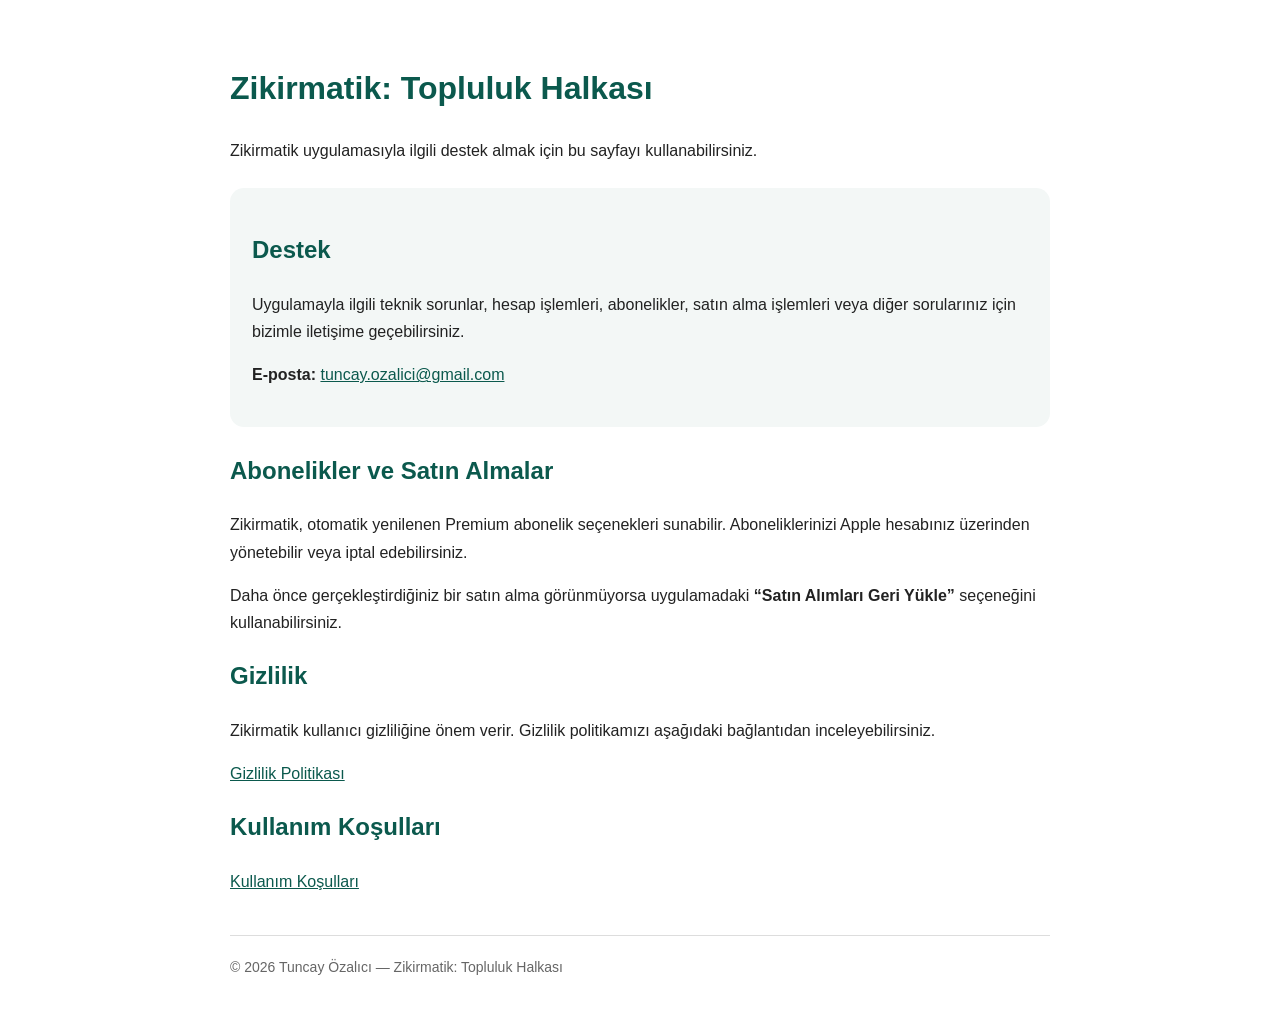
==== index.html @ 742c5b2b "Rename index-2.html to index.html" ====
<!DOCTYPE html>
<html lang="tr">
<head>
  <meta charset="UTF-8">
  <meta name="viewport" content="width=device-width, initial-scale=1.0">
  <title>Zikirmatik: Topluluk Halkası - Destek</title>

  <style>
    body {
      font-family: -apple-system, BlinkMacSystemFont, "Segoe UI", sans-serif;
      max-width: 820px;
      margin: 0 auto;
      padding: 40px 20px;
      line-height: 1.7;
      color: #222;
      background: #ffffff;
    }

    h1, h2 {
      color: #0b594d;
    }

    a {
      color: #0b594d;
    }

    .box {
      background: #f3f7f6;
      padding: 22px;
      border-radius: 14px;
      margin: 24px 0;
    }

    footer {
      margin-top: 40px;
      padding-top: 20px;
      border-top: 1px solid #ddd;
      color: #666;
      font-size: 14px;
    }
  </style>
</head>

<body>

<h1>Zikirmatik: Topluluk Halkası</h1>

<p>
Zikirmatik uygulamasıyla ilgili destek almak için bu sayfayı kullanabilirsiniz.
</p>

<div class="box">
  <h2>Destek</h2>

  <p>
    Uygulamayla ilgili teknik sorunlar, hesap işlemleri, abonelikler,
    satın alma işlemleri veya diğer sorularınız için bizimle iletişime geçebilirsiniz.
  </p>

  <p>
    <strong>E-posta:</strong>
    <a href="mailto:tuncay.ozalici@gmail.com">
      tuncay.ozalici@gmail.com
    </a>
  </p>
</div>

<h2>Abonelikler ve Satın Almalar</h2>

<p>
Zikirmatik, otomatik yenilenen Premium abonelik seçenekleri sunabilir.
Aboneliklerinizi Apple hesabınız üzerinden yönetebilir veya iptal edebilirsiniz.
</p>

<p>
Daha önce gerçekleştirdiğiniz bir satın alma görünmüyorsa uygulamadaki
<strong>“Satın Alımları Geri Yükle”</strong> seçeneğini kullanabilirsiniz.
</p>

<h2>Gizlilik</h2>

<p>
Zikirmatik kullanıcı gizliliğine önem verir.
Gizlilik politikamızı aşağıdaki bağlantıdan inceleyebilirsiniz.
</p>

<p>
<a href="privacy.html">Gizlilik Politikası</a>
</p>

<h2>Kullanım Koşulları</h2>

<p>
<a href="terms.html">Kullanım Koşulları</a>
</p>

<footer>
  © 2026 Tuncay Özalıcı — Zikirmatik: Topluluk Halkası
</footer>

</body>
</html>
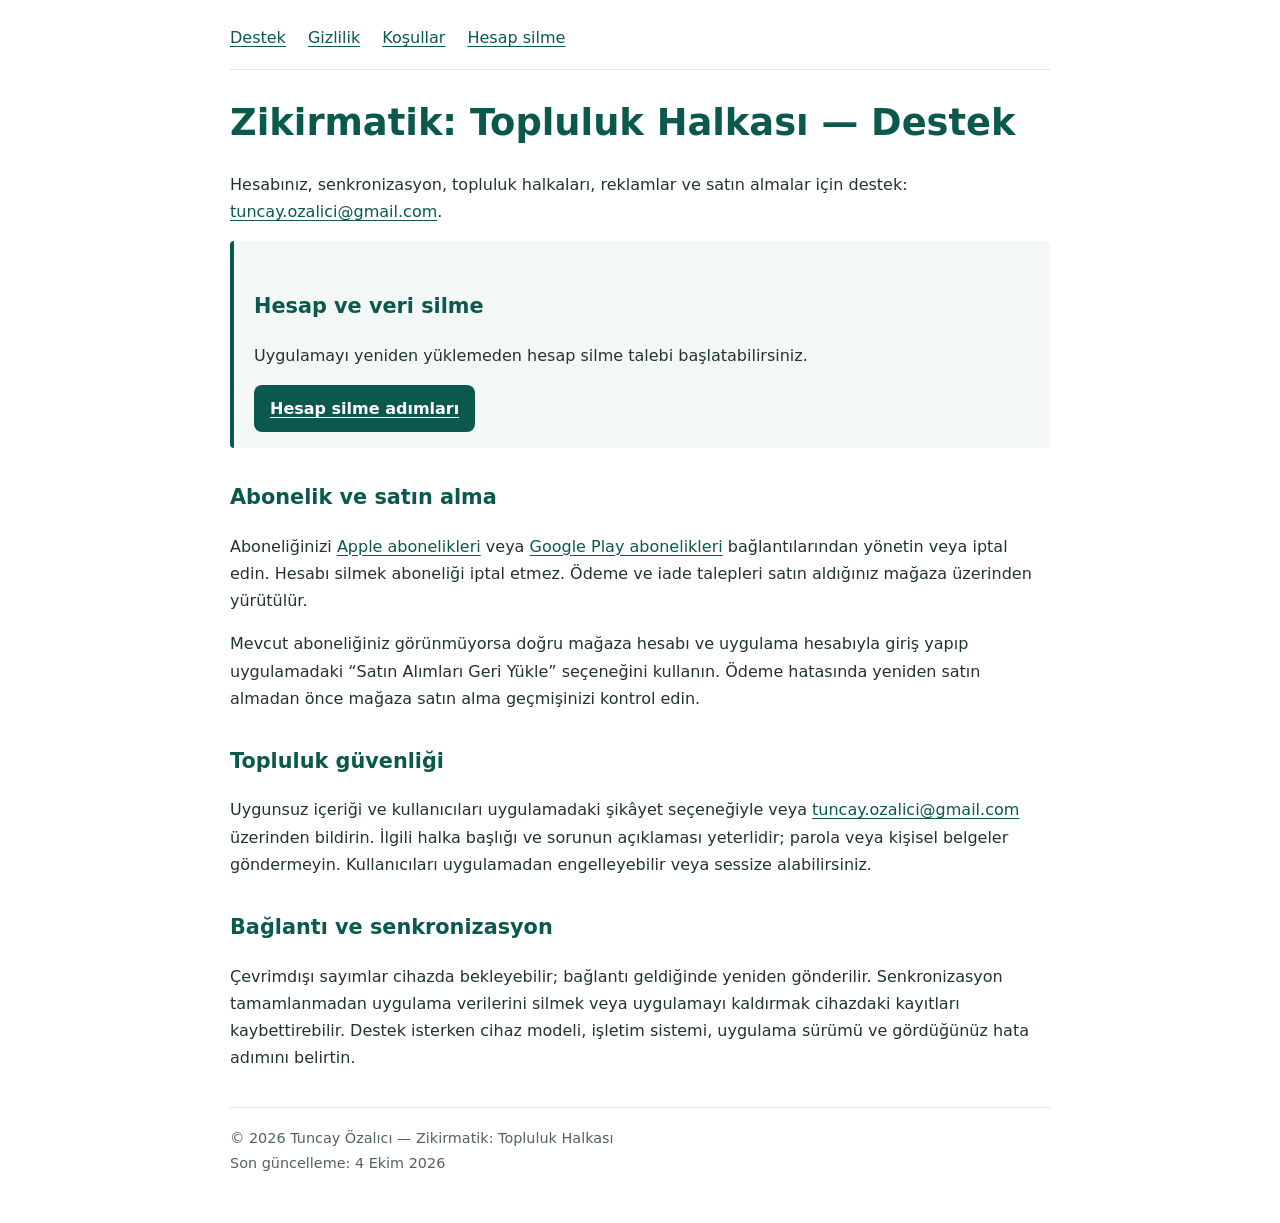
==== commit 258ace20: "Describe data flows, subscriptions and account deletion requests" ====
--- a/index.html
+++ b/index.html
@@ -1,102 +1,35 @@
-<!DOCTYPE html>
+<!doctype html>
 <html lang="tr">
 <head>
-  <meta charset="UTF-8">
-  <meta name="viewport" content="width=device-width, initial-scale=1.0">
-  <title>Zikirmatik: Topluluk Halkası - Destek</title>
-
-  <style>
-    body {
-      font-family: -apple-system, BlinkMacSystemFont, "Segoe UI", sans-serif;
-      max-width: 820px;
-      margin: 0 auto;
-      padding: 40px 20px;
-      line-height: 1.7;
-      color: #222;
-      background: #ffffff;
-    }
-
-    h1, h2 {
-      color: #0b594d;
-    }
-
-    a {
-      color: #0b594d;
-    }
-
-    .box {
-      background: #f3f7f6;
-      padding: 22px;
-      border-radius: 14px;
-      margin: 24px 0;
-    }
-
-    footer {
-      margin-top: 40px;
-      padding-top: 20px;
-      border-top: 1px solid #ddd;
-      color: #666;
-      font-size: 14px;
-    }
-  </style>
+<meta charset="utf-8">
+<meta name="viewport" content="width=device-width,initial-scale=1">
+<title>Zikirmatik: Topluluk Halkası — Destek — Zikirmatik: Topluluk Halkası</title>
+<meta name="description" content="Zikirmatik: Topluluk Halkası için zikirmatik: topluluk halkası — destek ve iletişim bilgileri.">
+<link rel="stylesheet" href="style.css">
 </head>
-
 <body>
-
-<h1>Zikirmatik: Topluluk Halkası</h1>
-
-<p>
-Zikirmatik uygulamasıyla ilgili destek almak için bu sayfayı kullanabilirsiniz.
-</p>
-
-<div class="box">
-  <h2>Destek</h2>
-
-  <p>
-    Uygulamayla ilgili teknik sorunlar, hesap işlemleri, abonelikler,
-    satın alma işlemleri veya diğer sorularınız için bizimle iletişime geçebilirsiniz.
-  </p>
-
-  <p>
-    <strong>E-posta:</strong>
-    <a href="mailto:tuncay.ozalici@gmail.com">
-      tuncay.ozalici@gmail.com
-    </a>
-  </p>
-</div>
-
-<h2>Abonelikler ve Satın Almalar</h2>
-
-<p>
-Zikirmatik, otomatik yenilenen Premium abonelik seçenekleri sunabilir.
-Aboneliklerinizi Apple hesabınız üzerinden yönetebilir veya iptal edebilirsiniz.
-</p>
-
-<p>
-Daha önce gerçekleştirdiğiniz bir satın alma görünmüyorsa uygulamadaki
-<strong>“Satın Alımları Geri Yükle”</strong> seçeneğini kullanabilirsiniz.
-</p>
-
-<h2>Gizlilik</h2>
-
-<p>
-Zikirmatik kullanıcı gizliliğine önem verir.
-Gizlilik politikamızı aşağıdaki bağlantıdan inceleyebilirsiniz.
-</p>
-
-<p>
-<a href="privacy.html">Gizlilik Politikası</a>
-</p>
-
-<h2>Kullanım Koşulları</h2>
-
-<p>
-<a href="terms.html">Kullanım Koşulları</a>
-</p>
-
-<footer>
-  © 2026 Tuncay Özalıcı — Zikirmatik: Topluluk Halkası
-</footer>
-
+<nav aria-label="Sayfalar">
+<a href="index.html">Destek</a>
+<a href="privacy.html">Gizlilik</a>
+<a href="terms.html">Koşullar</a>
+<a href="delete-account.html">Hesap silme</a>
+</nav>
+<main>
+<h1>Zikirmatik: Topluluk Halkası — Destek</h1>
+<p>Hesabınız, senkronizasyon, topluluk halkaları, reklamlar ve satın almalar için destek: <a href="mailto:tuncay.ozalici@gmail.com">tuncay.ozalici@gmail.com</a>.</p>
+<section class="notice">
+<h2>Hesap ve veri silme</h2>
+<p>Uygulamayı yeniden yüklemeden hesap silme talebi başlatabilirsiniz.</p>
+<a class="button" href="delete-account.html">Hesap silme adımları</a>
+</section>
+<h2>Abonelik ve satın alma</h2>
+<p>Aboneliğinizi <a href="https://apps.apple.com/account/subscriptions">Apple abonelikleri</a> veya <a href="https://play.google.com/store/account/subscriptions">Google Play abonelikleri</a> bağlantılarından yönetin veya iptal edin. Hesabı silmek aboneliği iptal etmez. Ödeme ve iade talepleri satın aldığınız mağaza üzerinden yürütülür.</p>
+<p>Mevcut aboneliğiniz görünmüyorsa doğru mağaza hesabı ve uygulama hesabıyla giriş yapıp uygulamadaki “Satın Alımları Geri Yükle” seçeneğini kullanın. Ödeme hatasında yeniden satın almadan önce mağaza satın alma geçmişinizi kontrol edin.</p>
+<h2>Topluluk güvenliği</h2>
+<p>Uygunsuz içeriği ve kullanıcıları uygulamadaki şikâyet seçeneğiyle veya <a href="mailto:tuncay.ozalici@gmail.com">tuncay.ozalici@gmail.com</a> üzerinden bildirin. İlgili halka başlığı ve sorunun açıklaması yeterlidir; parola veya kişisel belgeler göndermeyin. Kullanıcıları uygulamadan engelleyebilir veya sessize alabilirsiniz.</p>
+<h2>Bağlantı ve senkronizasyon</h2>
+<p>Çevrimdışı sayımlar cihazda bekleyebilir; bağlantı geldiğinde yeniden gönderilir. Senkronizasyon tamamlanmadan uygulama verilerini silmek veya uygulamayı kaldırmak cihazdaki kayıtları kaybettirebilir. Destek isterken cihaz modeli, işletim sistemi, uygulama sürümü ve gördüğünüz hata adımını belirtin.</p>
+</main>
+<footer>© 2026 Tuncay Özalıcı — Zikirmatik: Topluluk Halkası<br>Son güncelleme: 4 Ekim 2026</footer>
 </body>
 </html>
--- a/style.css
+++ b/style.css
@@ -0,0 +1 @@
+body{font-family:system-ui,-apple-system,sans-serif;max-width:820px;margin:auto;padding:24px 20px 48px;line-height:1.7;color:#21342e;background:#fff}h1,h2,a{color:#0b594d}h1{font-size:clamp(1.65rem,5vw,2.3rem);line-height:1.25}h2{font-size:1.3rem;margin-top:2rem}a{overflow-wrap:anywhere;text-underline-offset:3px}nav{display:flex;flex-wrap:wrap;gap:10px 22px;border-bottom:1px solid #dde6e2;padding-bottom:18px;margin-bottom:30px}.notice{border-left:4px solid #0b594d;background:#f3f7f6;padding:16px 20px;border-radius:4px}li{margin-bottom:8px}footer{border-top:1px solid #dde6e2;margin-top:36px;padding-top:18px;color:#52625c;font-size:.9rem}.button{display:inline-block;border-radius:8px;padding:10px 16px;background:#0b594d;color:white;font-weight:600}:focus-visible{outline:3px solid #c98b00;outline-offset:4px}
